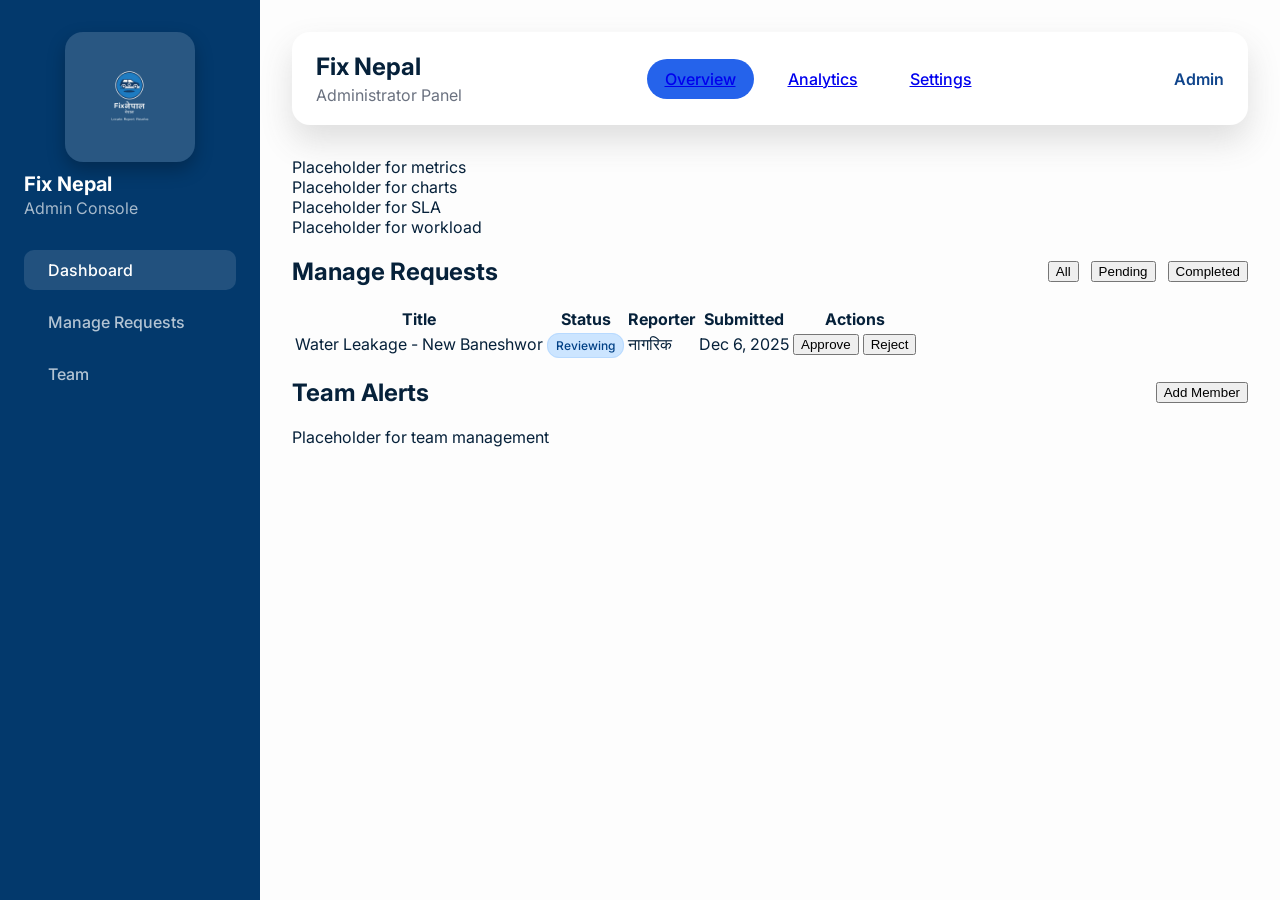
==== admin.html @ 52826741 "feat: add initial admin panel layout and functionality" ====
<!DOCTYPE html>
<html lang="en">
<head>
    <meta charset="UTF-8">
    <meta name="viewport" content="width=device-width, initial-scale=1.0">
    <title>Fix Nepal Admin</title>
    <link href="https://fonts.googleapis.com/css2?family=Inter:wght@300;400;500;600;700&display=swap" rel="stylesheet">
    <link rel="stylesheet" href="./css/cards.css">
    <link rel="stylesheet" href="./css/views.css">
    <link rel="stylesheet" href="./css/sidebar.css">
    <link rel="stylesheet" href="./css/admin.css">
</head>
<body>
    <div class="app-shell">
        <aside class="sidebar">
            <div class="sidebar-brand">
                <img src="./css/assets/fixnepal-logo.png" alt="Fix Nepal" class="sidebar-logo">
                <h2>Fix Nepal</h2>
                <p>Admin Console</p>
            </div>
            <nav class="sidebar-nav">
                <a href="admin.html" class="sidebar-link active">
                    <span class="sidebar-icon"></span>
                    Dashboard
                </a>
                <a href="#manage-requests" class="sidebar-link">
                    <span class="sidebar-icon"></span>
                    Manage Requests
                </a>
                <a href="#team" class="sidebar-link">
                    <span class="sidebar-icon"></span>
                    Team
                </a>
            </nav>
        </aside>

        <div class="app-container">
            <header class="app-header">
                <div class="logo">
                    <h1>Fix Nepal</h1>
                    <p>Administrator Panel</p>
                </div>
                <nav class="main-nav">
                    <ul>
                        <li class="active"><a href="admin.html">Overview</a></li>
                        <li><a href="#analytics">Analytics</a></li>
                        <li><a href="#settings">Settings</a></li>
                    </ul>
                </nav>
                <div class="user-info">
                    <span class="user-name">Admin</span>
                </div>
            </header>

            <main class="main-content">
                <section class="admin-grid" id="analytics">
                    <div class="admin-card">Placeholder for metrics</div>
                    <div class="admin-card">Placeholder for charts</div>
                    <div class="admin-card">Placeholder for SLA</div>
                    <div class="admin-card">Placeholder for workload</div>
                </section>

                <section class="admin-section" id="manage-requests">
                    <div class="section-header">
                        <h2>Manage Requests</h2>
                        <div class="view-toggle">
                            <button class="admin-btn" data-filter="all">All</button>
                            <button class="admin-btn" data-filter="pending">Pending</button>
                            <button class="admin-btn" data-filter="completed">Completed</button>
                        </div>
                    </div>
                    <div class="admin-table-wrapper">
                        <table class="admin-table">
                            <thead>
                                <tr>
                                    <th>Title</th>
                                    <th>Status</th>
                                    <th>Reporter</th>
                                    <th>Submitted</th>
                                    <th>Actions</th>
                                </tr>
                            </thead>
                            <tbody id="admin-request-rows">
                                <tr>
                                    <td>Water Leakage - New Baneshwor</td>
                                    <td><span class="status-badge status-in-progress">Reviewing</span></td>
                                    <td>नागरिक</td>
                                    <td>Dec 6, 2025</td>
                                    <td>
                                        <button class="admin-action">Approve</button>
                                        <button class="admin-action danger">Reject</button>
                                    </td>
                                </tr>
                            </tbody>
                        </table>
                    </div>
                </section>

                <section class="admin-section" id="team">
                    <div class="section-header">
                        <h2>Team Alerts</h2>
                        <button class="admin-btn">Add Member</button>
                    </div>
                    <div class="admin-card">Placeholder for team management</div>
                </section>
            </main>
        </div>
    </div>

    <script src="./js/admin.js"></script>
</body>
</html>
---- css/cards.css ----
.issues-list {
    display: grid;
    grid-template-columns: repeat(auto-fill, minmax(300px, 1fr));
    gap: 20px;
    margin-top: 20px;
}

.report-button {
    display: inline-flex;
    align-items: center;
    gap: 8px;
    background: #2d9d5b;
    color: #fff;
    padding: 10px 16px;
    border-radius: 8px;
    text-decoration: none;
    font-weight: 600;
    font-size: 14px;
    box-shadow: 0 4px 12px rgba(45, 157, 91, 0.2);
    transition: transform 0.2s ease, box-shadow 0.2s ease;
}

.report-button:hover {
    transform: translateY(-1px);
    box-shadow: 0 6px 16px rgba(45, 157, 91, 0.3);
}

.report-button .plus-icon {
    display: inline-flex;
    align-items: center;
    justify-content: center;
    width: 20px;
    height: 20px;
    border-radius: 50%;
    background: rgba(255, 255, 255, 0.2);
    font-size: 16px;
    font-weight: 700;
}

.issue-card {
    background: rgb(221, 211, 197);
    border-radius: 8px;
    box-shadow: 0 2px 4px rgba(0, 0, 0, 0.1);
    overflow: hidden;
    transition: transform 0.2s ease, box-shadow 0.2s ease;
}

.issue-card:hover {
    transform: translateY(-2px);
    box-shadow: 0 4px 8px rgba(0, 0, 0, 0.15);
}

.issue-header {
    padding: 16px;
    border-bottom: 1px solid #eee;
    display: flex;
    justify-content: space-between;
    align-items: center;
}

.issue-title {
    margin: 0;
    font-size: 16px;
    color: #333;
}

.issue-details {
    padding: 16px;
}

.issue-date,
.issue-location {
    margin: 8px 0;
    font-size: 14px;
    color: #666;
}

.detail-label {
    font-weight: 500;
    color: #444;
    margin-right: 6px;
}

.detail-value {
    color: #666;
}

.requests-button {
    display: inline-flex;
    align-items: center;
    gap: 8px;
    background: #e63946;
    color: #fff;
    padding: 10px 16px;
    border-radius: 8px;
    text-decoration: none;
    font-weight: 600;
    font-size: 14px;
    box-shadow: 0 4px 12px rgba(230, 57, 70, 0.2);
    transition: transform 0.2s ease, box-shadow 0.2s ease;
}

.requests-button:hover {
    transform: translateY(-1px);
    box-shadow: 0 6px 16px rgba(230, 57, 70, 0.3);
}

.status-badge {
    padding: 4px 8px;
    border-radius: 12px;
    font-size: 12px;
    font-weight: 500;
    text-transform: capitalize;
}

.status-pending {
    background-color: #fff3cd;
    color: #e5c156;
    border: 1px solid #ffeeba;
}

.status-in-progress {
    background-color: #cce5ff;
    color: #004085;
    border: 1px solid #b8daff;
}

.status-completed {
    background-color: #d4edda;
    color: #155724;
    border: 1px solid #c3e6cb;
}

@media (max-width: 768px) {
    .issues-list {
        grid-template-columns: 1fr;
    }
    
    .issue-card {
        margin-bottom: 16px;
    }
}
---- css/views.css ----
body {
    font-family: 'Inter', system-ui, -apple-system, BlinkMacSystemFont, 'Segoe UI', sans-serif;
    margin: 0;
    background: #f7f7fb;
    color: #06213a;
}

.app-container {
    padding: 32px;
    background: #fdfdfd;
}

.app-header {
    display: flex;
    align-items: center;
    justify-content: space-between;
    background: #ffffff;
    padding: 20px 24px;
    border-radius: 18px;
    box-shadow: 0 16px 32px rgba(82, 82, 82, 0.18);
}

.logo h1 {
    margin: 0;
    font-size: 24px;
}

.logo p {
    margin: 4px 0 0;
    color: #6b7280;
}

.main-nav ul {
    display: flex;
    list-style: none;
    gap: 16px;
    margin: 0;
    padding: 0;
}

.main-nav li {
    padding: 10px 18px;
    border-radius: 999px;
    cursor: pointer;
    color: #4c6fbf;
    font-weight: 500;
}

.main-nav li.active {
    background: #2563eb;
    color: #fff;
}

.user-info {
    font-weight: 600;
    color: #10458c;
}

.main-content {
    margin-top: 32px;
}

.section-header {
    display: flex;
    align-items: center;
    justify-content: space-between;
    gap: 16px;
}

.view-toggle {
    display: flex;
    gap: 12px;
}
---- css/sidebar.css ----
.app-shell {
    display: grid;
    grid-template-columns: 260px 1fr;
    min-height: 100vh;
    background: #f7f7fb;
}

.sidebar {
    background: #03396c;
    color: #fff;
    padding: 32px 24px;
    display: flex;
    flex-direction: column;
    gap: 32px;
}

.sidebar-logo {
    width: 110px;
    height: auto;
    display: block;
    margin: 0 auto 10px;
    padding: 10px;  
    border-radius: 18px;
    background: rgba(255, 255, 255, 0.15);
    box-shadow: 0 8px 18px rgba(0, 0, 0, 0.25);
}

.sidebar-brand h2 {
    margin: 0;
    font-size: 20px;
}

.sidebar-brand p {
    margin: 2px 0 0;
    color: rgba(255, 255, 255, 0.65);
}

.sidebar-nav {
    display: flex;
    flex-direction: column;
    gap: 12px;
}

.sidebar-link {
    display: flex;
    align-items: center;
    gap: 12px;
    color: rgba(255, 255, 255, 0.7);
    text-decoration: none;
    padding: 10px 12px;
    border-radius: 10px;
    font-weight: 500;
    transition: background 0.2s ease, color 0.2s ease;
}       

.sidebar-link.active,
.sidebar-link:hover {
    background: rgba(255, 255, 255, 0.12);
    color: #fff;
}

.sidebar-icon {
    font-size: 18px;
}

.app-container {
    padding: 32px;
}
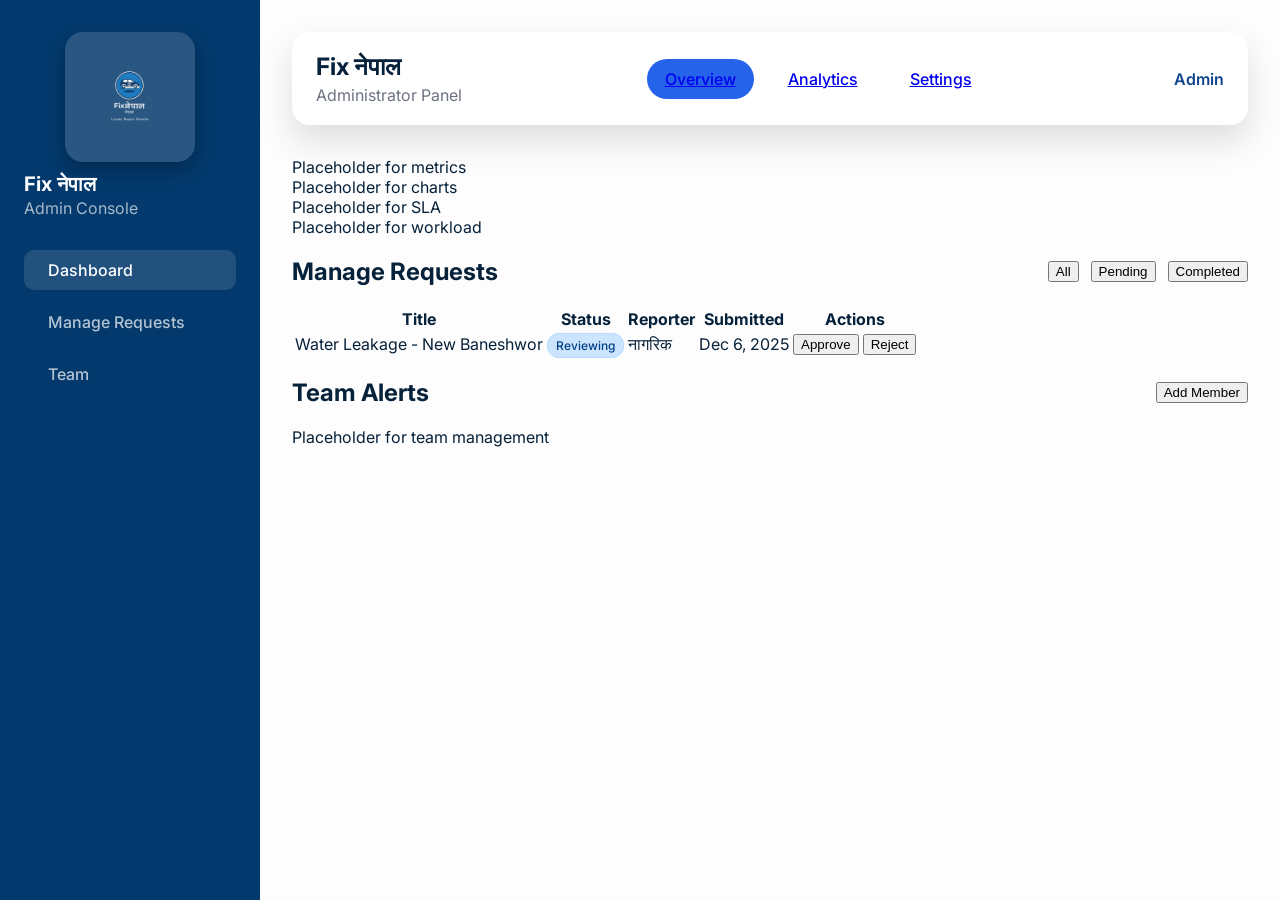
==== commit f4c254fd: "fix: update titles and headings to use correct Nepali script" ====
--- a/admin.html
+++ b/admin.html
@@ -3,7 +3,7 @@
 <head>
     <meta charset="UTF-8">
     <meta name="viewport" content="width=device-width, initial-scale=1.0">
-    <title>Fix Nepal Admin</title>
+    <title>Fix नेपाल Admin</title>
     <link href="https://fonts.googleapis.com/css2?family=Inter:wght@300;400;500;600;700&display=swap" rel="stylesheet">
     <link rel="stylesheet" href="./css/cards.css">
     <link rel="stylesheet" href="./css/views.css">
@@ -15,7 +15,7 @@
         <aside class="sidebar">
             <div class="sidebar-brand">
                 <img src="./css/assets/fixnepal-logo.png" alt="Fix Nepal" class="sidebar-logo">
-                <h2>Fix Nepal</h2>
+                <h2>Fix नेपाल</h2>
                 <p>Admin Console</p>
             </div>
             <nav class="sidebar-nav">
@@ -37,7 +37,7 @@
         <div class="app-container">
             <header class="app-header">
                 <div class="logo">
-                    <h1>Fix Nepal</h1>
+                    <h1>Fix नेपाल</h1>
                     <p>Administrator Panel</p>
                 </div>
                 <nav class="main-nav">
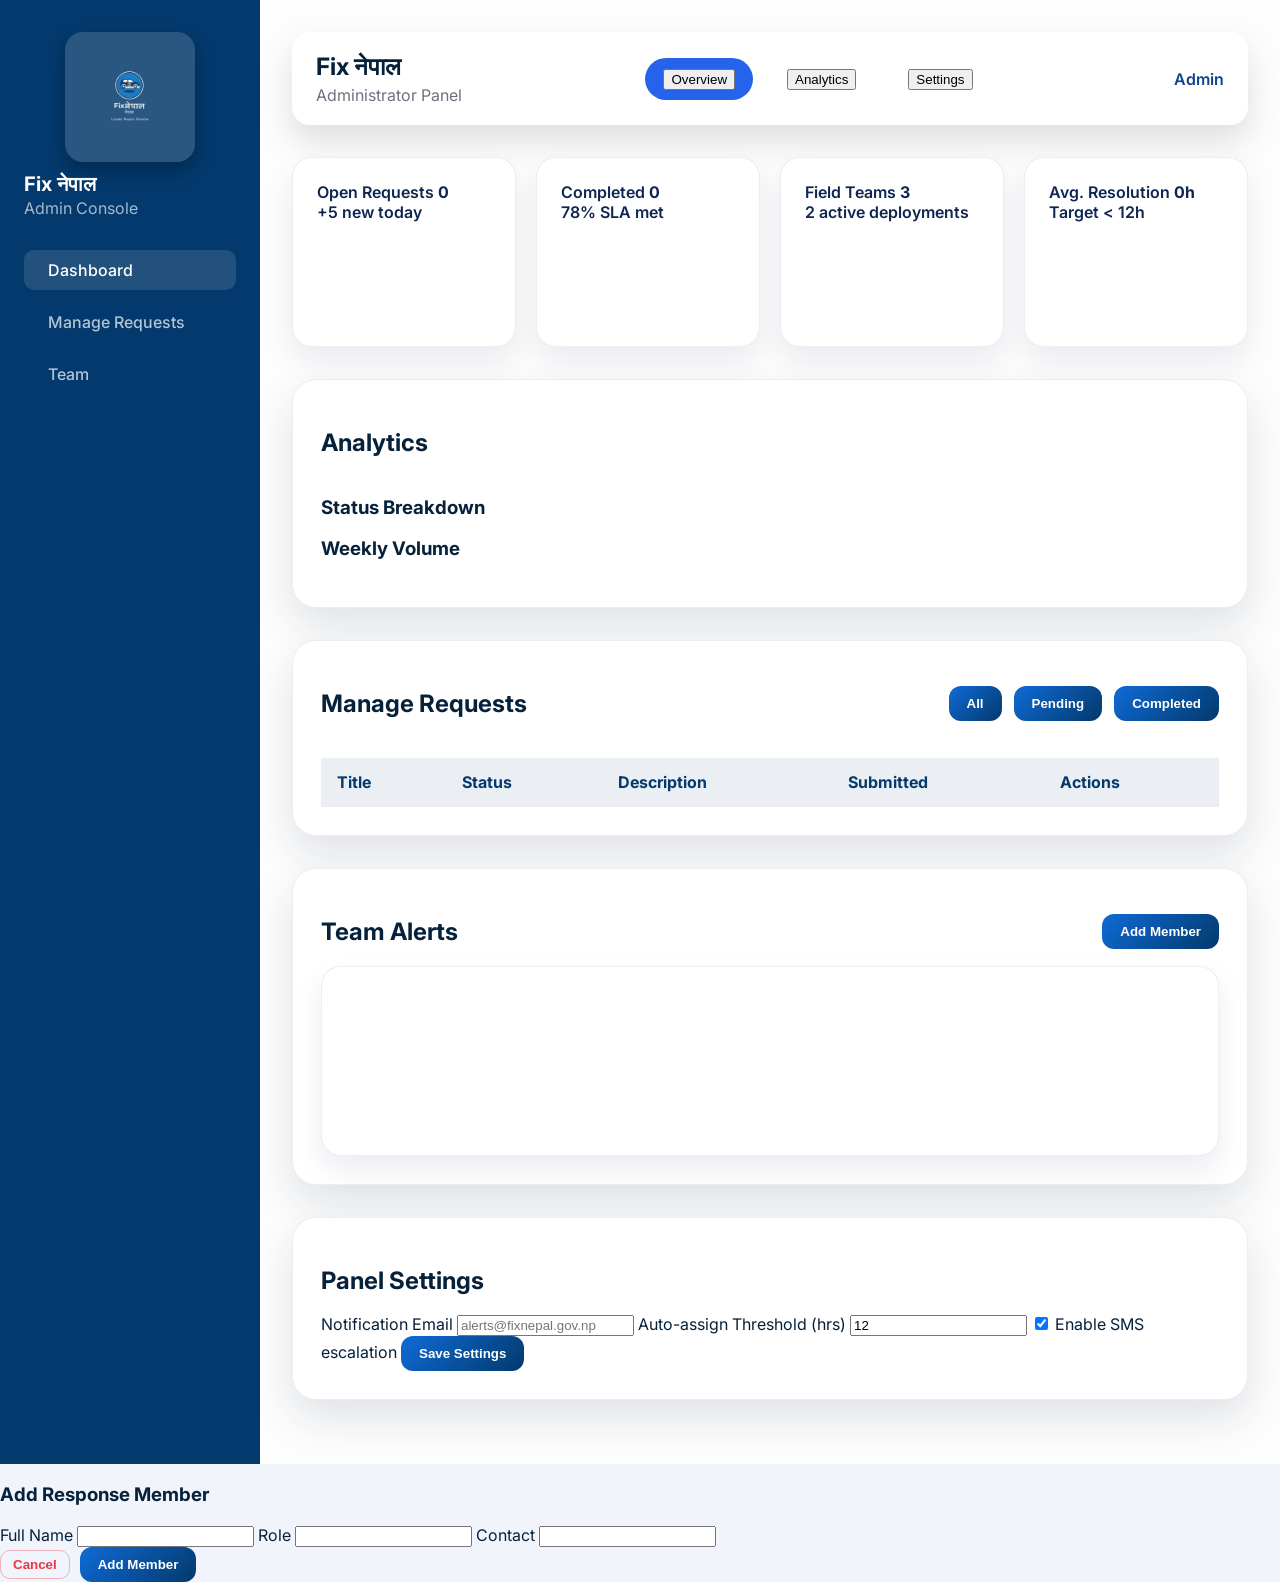
==== commit 57cb2493: "feat: enhance admin panel with new metrics and settings sections" ====
--- a/admin.html
+++ b/admin.html
@@ -42,9 +42,9 @@
                 </div>
                 <nav class="main-nav">
                     <ul>
-                        <li class="active"><a href="admin.html">Overview</a></li>
-                        <li><a href="#analytics">Analytics</a></li>
-                        <li><a href="#settings">Settings</a></li>
+                        <li class="active" data-section="overview"><button type="button">Overview</button></li>
+                        <li data-section="analytics"><button type="button">Analytics</button></li>
+                        <li data-section="settings"><button type="button">Settings</button></li>
                     </ul>
                 </nav>
                 <div class="user-info">
@@ -53,20 +53,52 @@
             </header>
 
             <main class="main-content">
-                <section class="admin-grid" id="analytics">
-                    <div class="admin-card">Placeholder for metrics</div>
-                    <div class="admin-card">Placeholder for charts</div>
-                    <div class="admin-card">Placeholder for SLA</div>
-                    <div class="admin-card">Placeholder for workload</div>
+                <section class="admin-grid" data-section-target="overview">
+                    <div class="admin-card">
+                        <span class="metric-label">Open Requests</span>
+                        <strong class="metric-value" id="metric-open">0</strong>
+                        <div class="metric-sub">+5 new today</div>
+                    </div>
+                    <div class="admin-card">
+                        <span class="metric-label">Completed</span>
+                        <strong class="metric-value" id="metric-completed">0</strong>
+                        <div class="metric-sub">78% SLA met</div>
+                    </div>
+                    <div class="admin-card">
+                        <span class="metric-label">Field Teams</span>
+                        <strong class="metric-value" id="metric-teams">3</strong>
+                        <div class="metric-sub">2 active deployments</div>
+                    </div>
+                    <div class="admin-card">
+                        <span class="metric-label">Avg. Resolution</span>
+                        <strong class="metric-value" id="metric-time">0h</strong>
+                        <div class="metric-sub">Target &lt; 12h</div>
+                    </div>
                 </section>
 
-                <section class="admin-section" id="manage-requests">
+                <section class="admin-section admin-analytics hidden" data-section-target="analytics">
+                    <div class="section-header">
+                        <h2>Analytics</h2>
+                    </div>
+                    <div class="analytics-grid">
+                        <div class="chart-card">
+                            <h3>Status Breakdown</h3>
+                            <div class="chart-bar-list" id="status-chart"></div>
+                        </div>
+                        <div class="chart-card">
+                            <h3>Weekly Volume</h3>
+                            <div class="sparkline" id="volume-chart"></div>
+                        </div>
+                    </div>
+                </section>
+
+                <section class="admin-section" id="manage-requests" data-section-target="overview">
                     <div class="section-header">
                         <h2>Manage Requests</h2>
                         <div class="view-toggle">
-                            <button class="admin-btn" data-filter="all">All</button>
-                            <button class="admin-btn" data-filter="pending">Pending</button>
-                            <button class="admin-btn" data-filter="completed">Completed</button>
+                            <button class="admin-btn filter-btn active" data-filter="all">All</button>
+                            <button class="admin-btn filter-btn" data-filter="pending">Pending</button>
+                            <button class="admin-btn filter-btn" data-filter="completed">Completed</button>
                         </div>
                     </div>
                     <div class="admin-table-wrapper">
@@ -75,35 +107,72 @@
                                 <tr>
                                     <th>Title</th>
                                     <th>Status</th>
-                                    <th>Reporter</th>
+                                    <th>Description</th>
                                     <th>Submitted</th>
                                     <th>Actions</th>
                                 </tr>
                             </thead>
                             <tbody id="admin-request-rows">
-                                <tr>
-                                    <td>Water Leakage - New Baneshwor</td>
-                                    <td><span class="status-badge status-in-progress">Reviewing</span></td>
-                                    <td>नागरिक</td>
-                                    <td>Dec 6, 2025</td>
-                                    <td>
-                                        <button class="admin-action">Approve</button>
-                                        <button class="admin-action danger">Reject</button>
-                                    </td>
-                                </tr>
                             </tbody>
                         </table>
                     </div>
                 </section>
 
-                <section class="admin-section" id="team">
+                <section class="admin-section" id="team" data-section-target="overview">
                     <div class="section-header">
                         <h2>Team Alerts</h2>
-                        <button class="admin-btn">Add Member</button>
+                        <button class="admin-btn" id="add-member-btn">Add Member</button>
                     </div>
-                    <div class="admin-card">Placeholder for team management</div>
+                    <div class="admin-card">
+                        <ul class="team-list" id="team-list"></ul>
+                    </div>
+                </section>
+
+                <section class="admin-section hidden" data-section-target="settings" id="settings">
+                    <div class="section-header">
+                        <h2>Panel Settings</h2>
+                    </div>
+                    <form class="settings-form">
+                        <label>
+                            Notification Email
+                            <input type="email" placeholder="alerts@fixnepal.gov.np">
+                        </label>
+                        <label>
+                            Auto-assign Threshold (hrs)
+                            <input type="number" min="1" value="12">
+                        </label>
+                        <label class="checkbox">
+                            <input type="checkbox" checked>
+                            Enable SMS escalation
+                        </label>
+                        <button type="button" class="admin-btn">Save Settings</button>
+                    </form>
                 </section>
             </main>
+        </div>
+    </div>
+
+    <div class="admin-modal hidden" id="member-modal">
+        <div class="admin-modal-content">
+            <h3>Add Response Member</h3>
+            <form id="member-form">
+                <label>
+                    Full Name
+                    <input type="text" id="member-name" required>
+                </label>
+                <label>
+                    Role
+                    <input type="text" id="member-role" required>
+                </label>
+                <label>
+                    Contact
+                    <input type="text" id="member-contact" required>
+                </label>
+                <div class="modal-actions">
+                    <button type="button" class="admin-action danger" id="member-cancel">Cancel</button>
+                    <button type="submit" class="admin-btn">Add Member</button>
+                </div>
+            </form>
         </div>
     </div>
 
--- a/css/cards.css
+++ b/css/cards.css
@@ -140,4 +140,4 @@
     .issue-card {
         margin-bottom: 16px;
     }
-}
+}   
--- a/css/admin.css
+++ b/css/admin.css
@@ -0,0 +1,96 @@
+body {
+    background: #f1f4fb;
+}
+
+.admin-grid {
+    display: grid;
+    grid-template-columns: repeat(auto-fit, minmax(220px, 1fr));
+    gap: 20px;
+    margin-bottom: 32px;
+}
+
+.admin-card {
+    background: #fff;
+    border-radius: 20px;
+    padding: 24px;
+    box-shadow: 0 14px 30px rgba(15, 30, 84, 0.08);
+    border: 1px solid rgba(3, 57, 108, 0.08);
+    color: #0f2652;
+    font-weight: 600;
+    min-height: 140px;
+}
+
+.admin-section {
+    background: #fff;
+    border-radius: 24px;
+    padding: 28px;
+    margin-bottom: 32px;
+    box-shadow: 0 18px 42px rgba(15, 36, 66, 0.12);
+    border: 1px solid rgba(3, 57, 108, 0.08);
+}
+
+.admin-btn {
+    background: linear-gradient(135deg, #0f6bd7, #03396c);
+    border: none;
+    color: #fff;
+    padding: 10px 18px;
+    border-radius: 12px;
+    font-weight: 600;
+    cursor: pointer;
+    transition: transform 0.2s ease, box-shadow 0.2s ease;
+}
+
+.admin-btn:hover {
+    transform: translateY(-2px);
+    box-shadow: 0 10px 18px rgba(3, 57, 108, 0.25);
+}
+
+.admin-table-wrapper {
+    overflow-x: auto;
+    margin-top: 20px;
+}
+
+.admin-table {
+    width: 100%;
+    border-collapse: collapse;
+    background: #fff;
+}
+
+.admin-table th,
+.admin-table td {
+    padding: 14px 16px;
+    text-align: left;
+    border-bottom: 1px solid rgba(15, 30, 84, 0.08);
+}
+
+.admin-table thead {
+    background: rgba(3, 57, 108, 0.08);
+    color: #03396c;
+    font-weight: 600;
+}
+
+.admin-action {
+    background: transparent;
+    border: 1px solid rgba(3, 57, 108, 0.2);
+    border-radius: 10px;
+    padding: 6px 12px;
+    font-weight: 600;
+    color: #03396c;
+    cursor: pointer;
+    margin-right: 6px;
+}
+
+.admin-action.danger {
+    border-color: rgba(230, 57, 70, 0.35);
+    color: #e63946;
+}
+
+@media (max-width: 768px) {
+    .admin-section {
+        padding: 20px;
+    }
+
+    .admin-card {
+        min-height: 100px;
+    }
+}
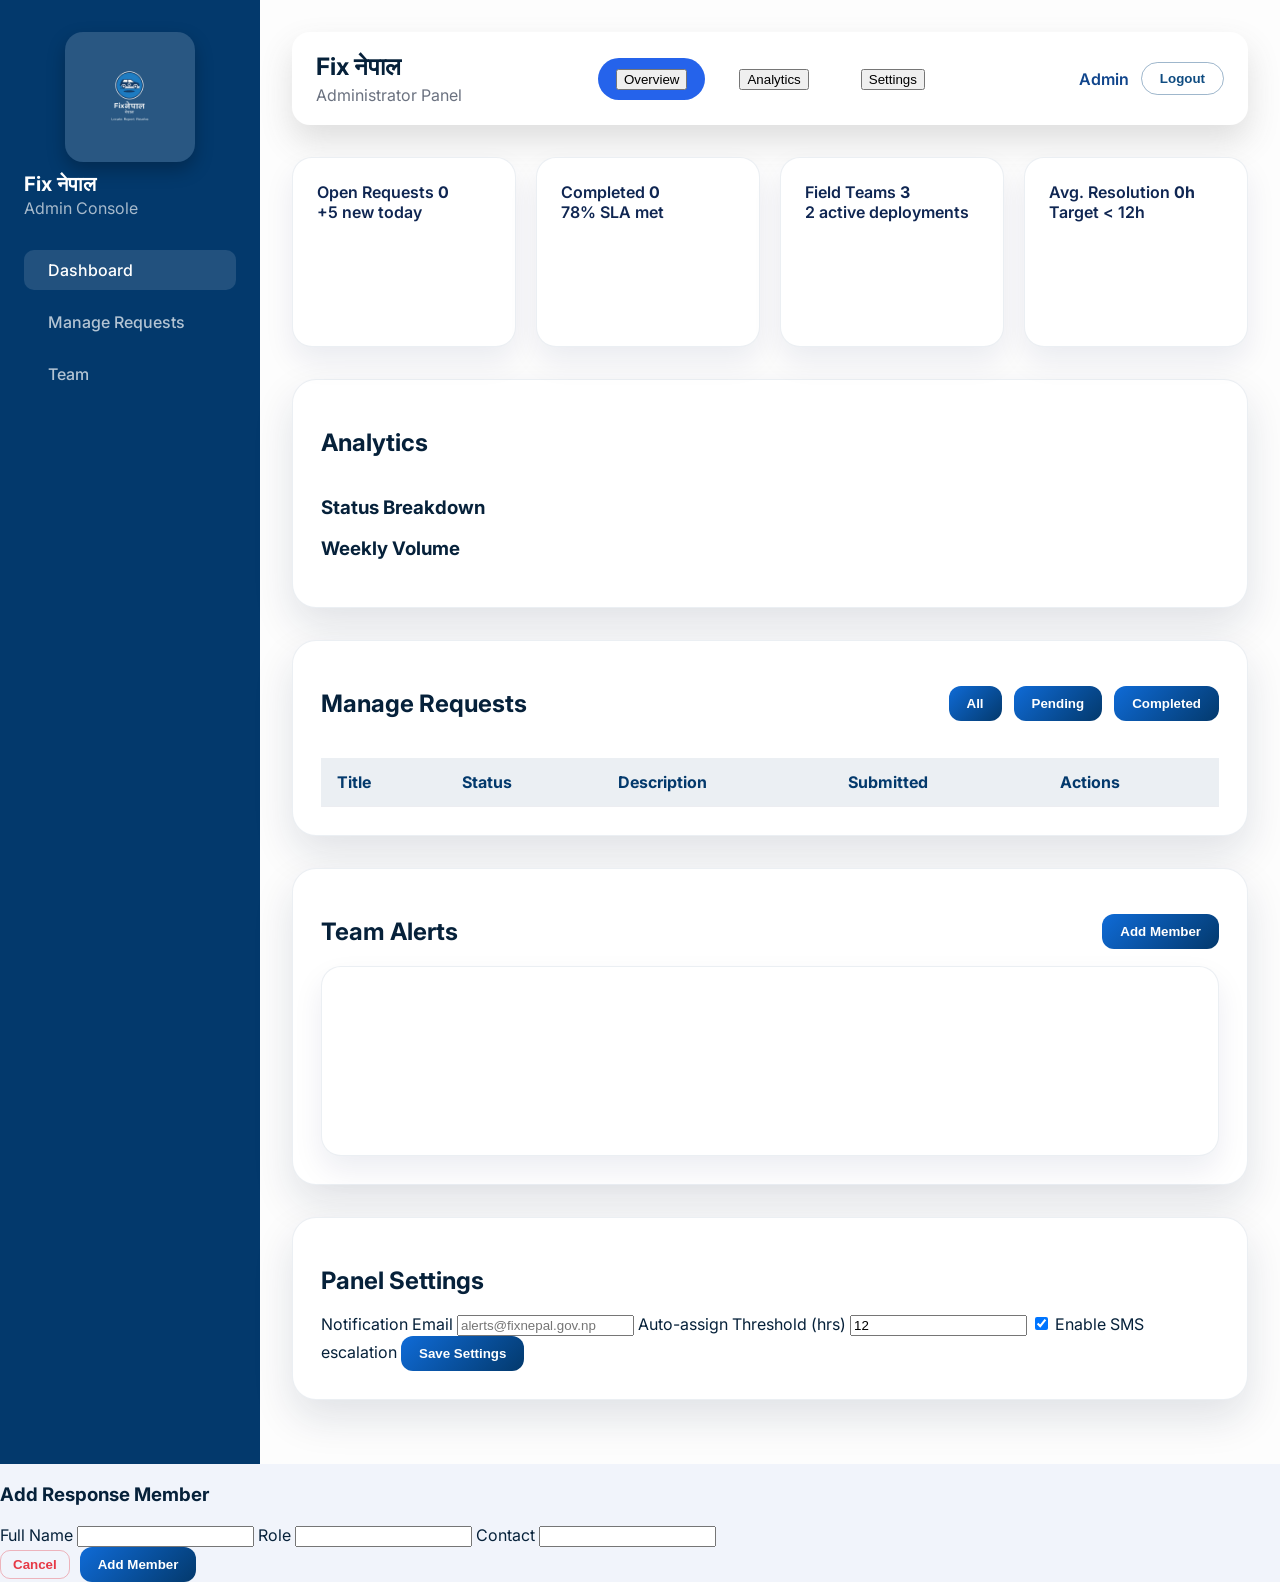
==== commit 618856a4: "Add project files (exclude demo data file)" ====
--- a/admin.html
+++ b/admin.html
@@ -49,6 +49,7 @@
                 </nav>
                 <div class="user-info">
                     <span class="user-name">Admin</span>
+                    <button class="logout-btn" type="button" onclick="confirmLogout('index1.html')">Logout</button>
                 </div>
             </header>
 
@@ -176,6 +177,7 @@
         </div>
     </div>
 
+    <script src="./js/logout.js" defer></script>
     <script src="./js/admin.js"></script>
 </body>
 </html>
--- a/css/views.css
+++ b/css/views.css
@@ -54,8 +54,27 @@
 .user-info {
     font-weight: 600;
     color: #10458c;
+    display: flex;
+    align-items: center;
+    gap: 12px;
 }
 
+.logout-btn {
+    background: transparent;
+    border: 1px solid rgba(15,76,129,0.4);
+    color: #0f4c81;
+    padding: 8px 18px;
+    border-radius: 999px;
+    font-weight: 600;
+    cursor: pointer;
+    transition: background .2s ease, color .2s ease, border .2s ease;
+}
+
+.logout-btn:hover {
+    background: rgba(15,76,129,0.08);
+    border-color: rgba(15,76,129,0.8);
+    color: #093155;
+}
 .main-content {
     margin-top: 32px;
 }
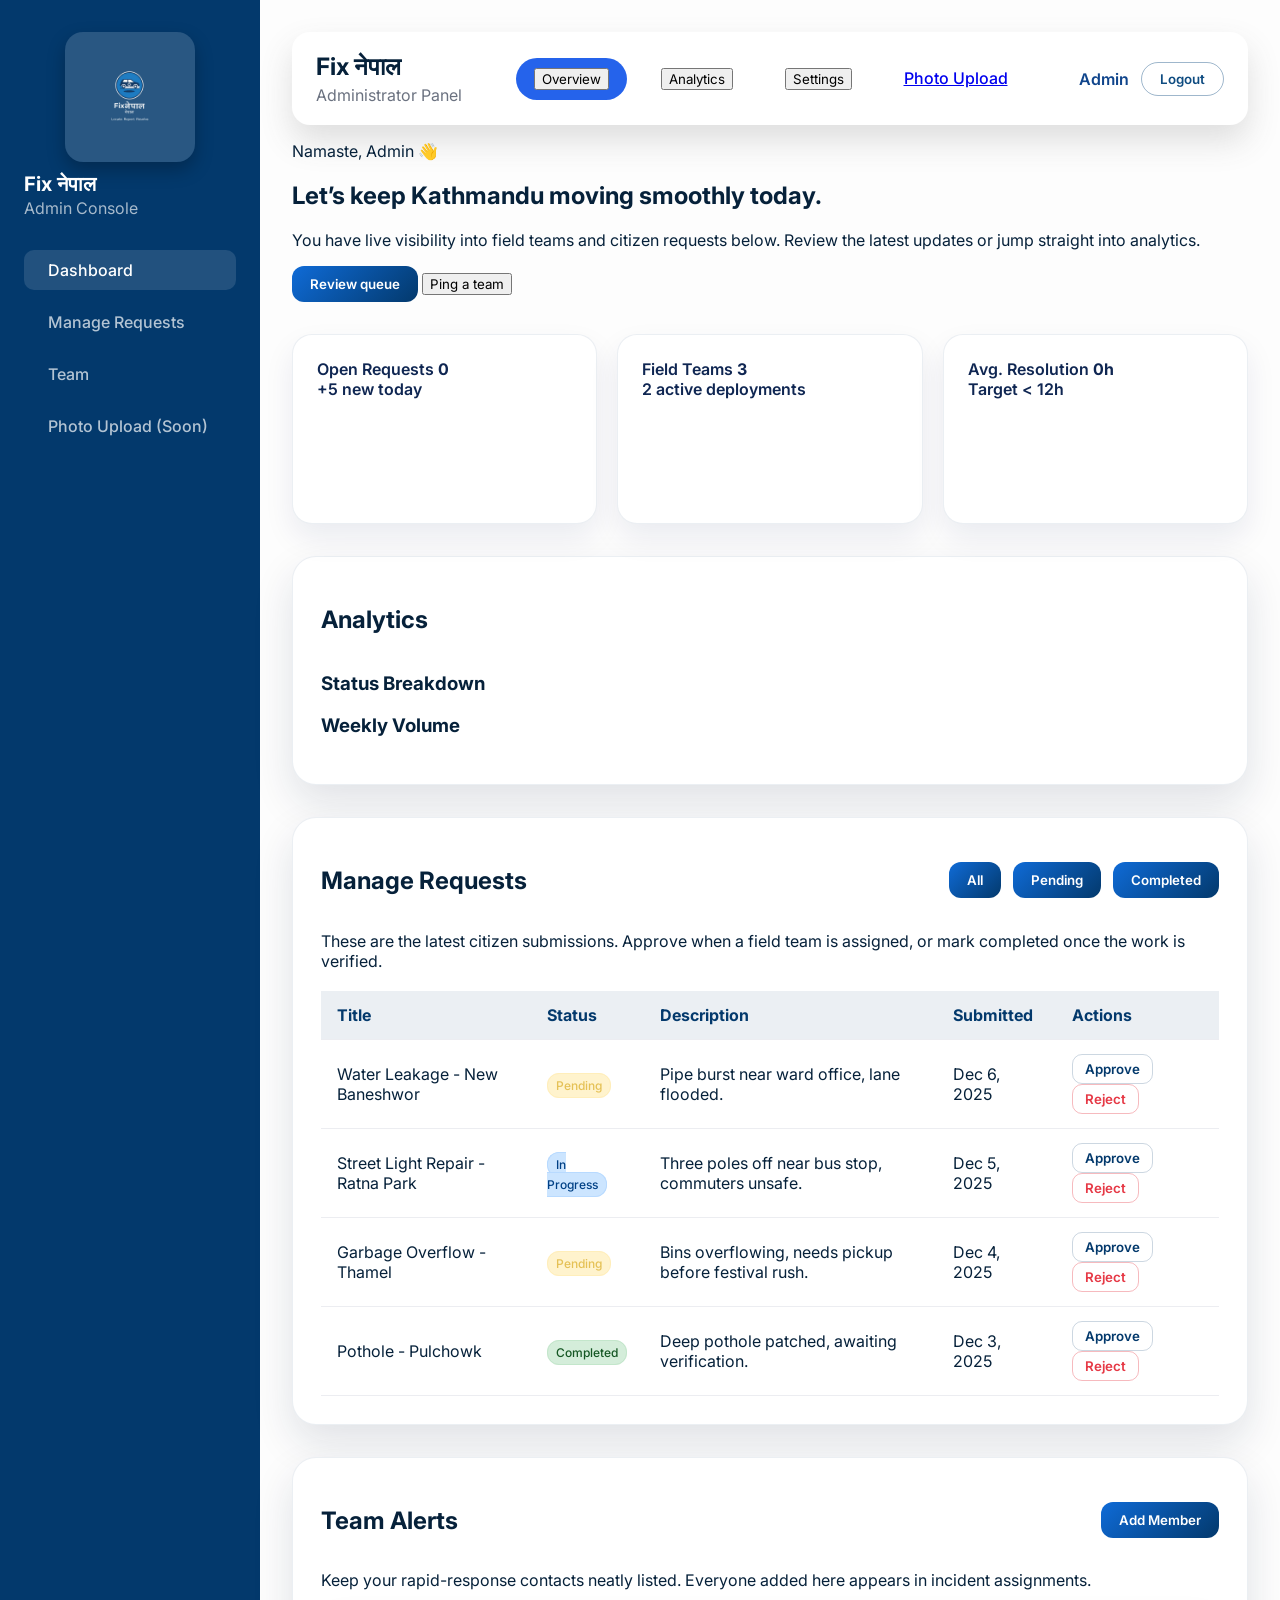
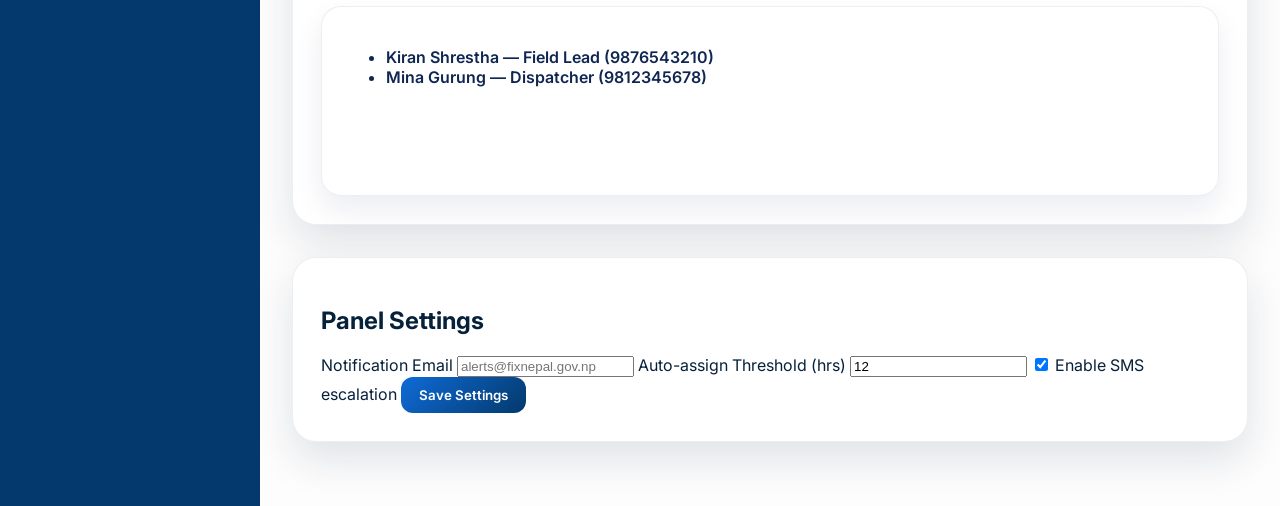
==== commit f8ccce66: "feat: add photo upload page and enhance admin dashboard with new sections and styles" ====
--- a/admin.html
+++ b/admin.html
@@ -31,6 +31,10 @@
                     <span class="sidebar-icon"></span>
                     Team
                 </a>
+                <a href="photo-upload.html" class="sidebar-link">
+                    <span class="sidebar-icon"></span>
+                    Photo Upload (Soon)
+                </a>
             </nav>
         </aside>
 
@@ -45,6 +49,7 @@
                         <li class="active" data-section="overview"><button type="button">Overview</button></li>
                         <li data-section="analytics"><button type="button">Analytics</button></li>
                         <li data-section="settings"><button type="button">Settings</button></li>
+                        <li><a href="photo-upload.html">Photo Upload</a></li>
                     </ul>
                 </nav>
                 <div class="user-info">
@@ -53,6 +58,18 @@
                 </div>
             </header>
 
+            <section class="admin-hero" data-section-target="overview">
+                <div>
+                    <p class="hero-label">Namaste, Admin 👋</p>
+                    <h2>Let’s keep Kathmandu moving smoothly today.</h2>
+                    <p class="hero-sub">You have live visibility into field teams and citizen requests below. Review the latest updates or jump straight into analytics.</p>
+                    <div class="hero-actions">
+                        <button class="admin-btn" data-section="manage-requests" onclick="document.getElementById('manage-requests').scrollIntoView({behavior:'smooth'})">Review queue</button>
+                        <button class="ghost-btn" data-section="team" onclick="document.getElementById('team').scrollIntoView({behavior:'smooth'})">Ping a team</button>
+                    </div>
+                </div>
+            </section>
+
             <main class="main-content">
                 <section class="admin-grid" data-section-target="overview">
                     <div class="admin-card">
@@ -60,11 +77,7 @@
                         <strong class="metric-value" id="metric-open">0</strong>
                         <div class="metric-sub">+5 new today</div>
                     </div>
-                    <div class="admin-card">
-                        <span class="metric-label">Completed</span>
-                        <strong class="metric-value" id="metric-completed">0</strong>
-                        <div class="metric-sub">78% SLA met</div>
-                    </div>
+                   
                     <div class="admin-card">
                         <span class="metric-label">Field Teams</span>
                         <strong class="metric-value" id="metric-teams">3</strong>
@@ -102,6 +115,7 @@
                             <button class="admin-btn filter-btn" data-filter="completed">Completed</button>
                         </div>
                     </div>
+                    <p class="section-note">These are the latest citizen submissions. Approve when a field team is assigned, or mark completed once the work is verified.</p>
                     <div class="admin-table-wrapper">
                         <table class="admin-table">
                             <thead>
@@ -124,6 +138,7 @@
                         <h2>Team Alerts</h2>
                         <button class="admin-btn" id="add-member-btn">Add Member</button>
                     </div>
+                    <p class="section-note">Keep your rapid-response contacts neatly listed. Everyone added here appears in incident assignments.</p>
                     <div class="admin-card">
                         <ul class="team-list" id="team-list"></ul>
                     </div>
@@ -177,6 +192,8 @@
         </div>
     </div>
 
+    <div class="admin-toast" id="admin-toast" aria-live="polite"></div>
+
     <script src="./js/logout.js" defer></script>
     <script src="./js/admin.js"></script>
 </body>
--- a/css/views.css
+++ b/css/views.css
@@ -3,6 +3,18 @@
     margin: 0;
     background: #f7f7fb;
     color: #06213a;
+}
+
+.app-shell button,
+.app-container button {
+    font-family: 'Inter', system-ui, -apple-system, BlinkMacSystemFont, 'Segoe UI', sans-serif;
+    transition: background 0.2s ease, color 0.2s ease, border 0.2s ease, transform 0.2s ease;
+}
+
+.app-shell button:focus-visible,
+.app-container button:focus-visible {
+    outline: 2px solid rgba(37, 99, 235, 0.5);
+    outline-offset: 2px;
 }
 
 .app-container {
--- a/css/admin.css
+++ b/css/admin.css
@@ -85,6 +85,75 @@
     color: #e63946;
 }
 
+.admin-modal {
+    position: fixed;
+    inset: 0;
+    background: rgba(4, 12, 24, 0.55);
+    display: flex;
+    align-items: center;
+    justify-content: center;
+    padding: 20px;
+    z-index: 200;
+    transition: opacity 0.25s ease;
+}
+
+.admin-modal.hidden {
+    opacity: 0;
+    pointer-events: none;
+}
+
+.admin-modal-content {
+    background: #fff;
+    border-radius: 20px;
+    padding: 28px;
+    width: min(420px, 90vw);
+    box-shadow: 0 24px 60px rgba(4, 12, 24, 0.25);
+}
+
+.admin-modal-content form label {
+    display: block;
+    font-weight: 600;
+    color: #0f2652;
+    margin-top: 14px;
+}
+
+.admin-modal-content form input {
+    width: 100%;
+    margin-top: 6px;
+    padding: 10px 14px;
+    border-radius: 10px;
+    border: 1px solid rgba(15, 30, 84, 0.2);
+    font-size: 0.95rem;
+}
+
+.modal-actions {
+    margin-top: 20px;
+    display: flex;
+    justify-content: flex-end;
+    gap: 10px;
+}
+
+.admin-toast {
+    position: fixed;
+    bottom: 24px;
+    right: 24px;
+    background: #0f6bd7;
+    color: #fff;
+    padding: 12px 20px;
+    border-radius: 999px;
+    font-weight: 600;
+    box-shadow: 0 14px 26px rgba(15, 30, 84, 0.22);
+    opacity: 0;
+    transform: translateY(20px);
+    transition: opacity 0.3s ease, transform 0.3s ease;
+    z-index: 210;
+}
+
+.admin-toast.visible {
+    opacity: 1;
+    transform: translateY(0);
+}
+
 @media (max-width: 768px) {
     .admin-section {
         padding: 20px;
